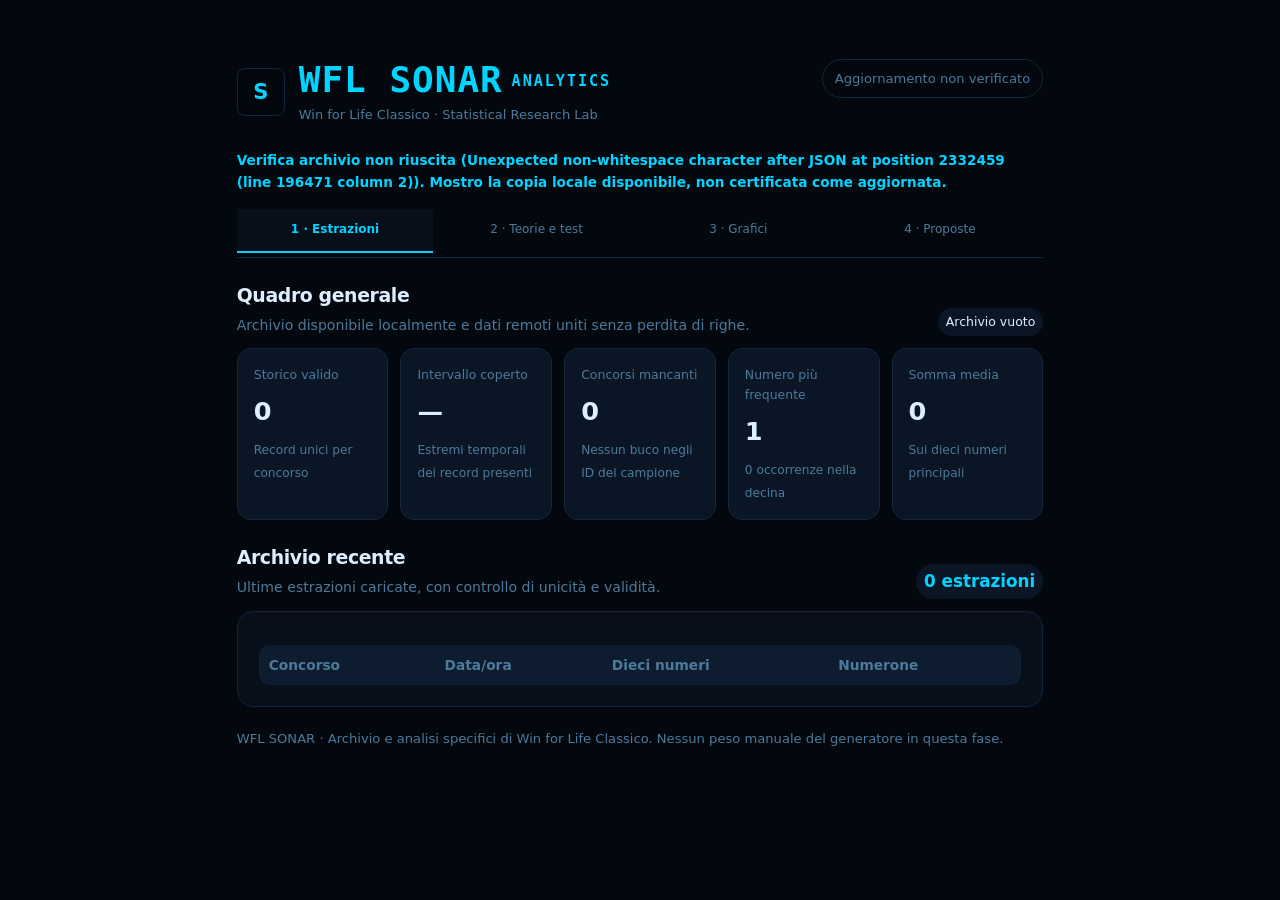
==== index.html @ f6c25f67 "Bust app cache for chart fallback" ====
<!doctype html>
<html lang="it"><head><meta charset="utf-8"><meta name="viewport" content="width=device-width,initial-scale=1"><meta name="theme-color" content="#0b1020"><title>WFL SONAR · Statistical Lab</title><link rel="manifest" href="manifest.json"><link rel="stylesheet" href="wfl-sonar-theme.css?v=20261012-2">
<style>
.wfl-shell{max-width:1500px;margin:auto;padding:clamp(14px,2.4vw,32px)}.wfl-top{display:flex;align-items:flex-start;justify-content:space-between;gap:18px;flex-wrap:wrap;margin:12px 0 24px}.wfl-brand{display:flex;align-items:center;gap:14px}.wfl-mark{display:grid;place-items:center;width:48px;height:48px;border-radius:8px;background:transparent;border:1px solid var(--border);color:var(--accent);font-weight:900;font-size:21px}.wfl-brand h1{font-size:clamp(1.5rem,3vw,2.25rem);margin:0}.wfl-brand p{color:var(--muted);margin:5px 0 0}.wfl-status{padding:8px 12px;border:1px solid var(--border);border-radius:999px;color:var(--muted);font-size:.82rem}.wfl-actions{display:flex;gap:8px;flex-wrap:wrap;margin-bottom:18px}.wfl-actions button,.wfl-actions label{border:1px solid var(--border);background:var(--surface-2);color:var(--text);padding:9px 13px;border-radius:10px;cursor:pointer;font:inherit;font-size:.9rem}.wfl-actions button.primary{background:var(--accent);border-color:var(--accent);color:#071321;font-weight:750}.wfl-section{margin:22px 0}.wfl-section-head{display:flex;justify-content:space-between;align-items:end;gap:12px;flex-wrap:wrap;margin-bottom:12px}.wfl-section-head h2{font-size:1.18rem;margin:0}.wfl-section-head p{color:var(--muted);font-size:.88rem;margin:4px 0 0}.wfl-statusline{font-size:.85rem;color:var(--muted);margin:10px 0}.wfl-fileinput{display:none}.wfl-lab-grid{display:grid;grid-template-columns:repeat(2,minmax(0,1fr));gap:14px}.wfl-card{background:var(--surface);border:1px solid var(--border);border-radius:16px;padding:clamp(14px,2vw,20px);min-width:0}.wfl-card h3{font-size:1rem;margin:0 0 8px}.wfl-card p.sub{font-size:.82rem;color:var(--muted);margin:0 0 12px}.wfl-regime-select{display:flex;gap:6px;flex-wrap:wrap}.wfl-regime-select button{background:var(--surface-2);border:1px solid var(--border);border-radius:9px;color:var(--text);padding:7px 11px}.wfl-regime-select button[aria-pressed=true]{border-color:var(--accent);color:var(--accent)}.wfl-metrics{display:grid;grid-template-columns:repeat(4,minmax(0,1fr));gap:12px}.wfl-overview-metrics{display:grid;grid-template-columns:repeat(5,minmax(0,1fr));gap:12px}.wfl-metric{padding:16px;border-radius:14px;background:var(--surface-2);border:1px solid var(--border);min-width:0}.wfl-metric span{display:block;color:var(--muted);font-size:.78rem}.wfl-metric strong{display:block;font-size:clamp(1.15rem,2vw,1.7rem);margin:6px 0;overflow-wrap:anywhere}.wfl-metric small{color:var(--muted);font-size:.76rem}.wfl-table-wrap{overflow:auto}.wfl-table{width:100%;border-collapse:collapse;font-size:.85rem}.wfl-table th,.wfl-table td{padding:9px 10px;border-bottom:1px solid var(--border);text-align:left;white-space:nowrap}.wfl-table th{color:var(--muted);font-weight:600}.wfl-pill{display:inline-block;padding:4px 8px;border-radius:999px;background:var(--surface-2);font-size:.78rem}.wfl-note{color:var(--muted);font-size:.82rem;line-height:1.5}.wfl-error{color:#ff8888}.wfl-success{color:#64d6b0}@media(max-width:1050px){.wfl-overview-metrics{grid-template-columns:repeat(3,minmax(0,1fr))}}@media(max-width:850px){.wfl-metrics,.wfl-lab-grid,.wfl-overview-metrics{grid-template-columns:repeat(2,minmax(0,1fr))}}@media(max-width:560px){.wfl-metrics,.wfl-lab-grid,.wfl-overview-metrics{grid-template-columns:1fr}.wfl-shell{padding:12px}.wfl-metric{padding:12px}.wfl-actions button,.wfl-actions label{flex:1;text-align:center}}
</style></head><body><main class="wfl-shell">
<header class="wfl-top"><div class="wfl-brand"><div class="wfl-mark">S</div><div><h1>WFL SONAR</h1><p>Win for Life Classico · Statistical Research Lab</p></div></div><div class="wfl-status" id="systemStatus">Inizializzazione archivio…</div></header>
<p class="wfl-statusline" id="dataStatus">Lo storico viene unito per numero di concorso: gli aggiornamenti non cancellano le estrazioni già archiviate.</p><nav class="wfl-tabs" role="tablist"><button class="wfl-tab" aria-selected="true" data-tab="draws">1 · Estrazioni</button><button class="wfl-tab" aria-selected="false" data-tab="theories">2 · Teorie e test</button><button class="wfl-tab" aria-selected="false" data-tab="charts">3 · Grafici</button><button class="wfl-tab" aria-selected="false" data-tab="generate">4 · Proposte</button></nav><div id="panel-draws" class="wfl-tab-panel" data-panel="draws">
<section class="wfl-section"><div class="wfl-section-head"><div><h2>Quadro generale</h2><p>Archivio disponibile localmente e dati remoti uniti senza perdita di righe.</p></div><span class="wfl-pill" id="historyRange">Intervallo non ancora caricato</span></div><div id="wflOverview" class="wfl-overview-metrics"></div></section>
<section class="wfl-section"><div class="wfl-section-head"><div><h2>Archivio recente</h2><p>Ultime estrazioni caricate, con controllo di unicità e validità.</p></div><span class="wfl-pill" id="drawCount">0 estrazioni</span></div><div id="recentHistory" class="wfl-card wfl-table-wrap"></div></section>
</div><div id="panel-charts" class="wfl-tab-panel" data-panel="charts" hidden><section class="wfl-section"><div class="wfl-section-head"><div><h2>SONAR Analytics</h2><p>Analisi limitate al 2026. Traiettorie, frequenze, distribuzioni e regimi; Numerone separato.</p></div><div class="wfl-regime-select" id="windowPicker" aria-label="Finestra analisi"><button data-window="10" aria-pressed="false">10</button><button data-window="20" aria-pressed="false">20</button><button data-window="50" aria-pressed="true">50</button><button data-window="100" aria-pressed="false">100</button><button data-window="all" aria-pressed="false">Tutto</button></div></div><div id="wflSonarDashboard"><div class="wfl-card">Caricamento grafici…</div></div></section>
</div><div id="panel-theories" class="wfl-tab-panel" data-panel="theories" hidden><section class="wfl-section"><div class="wfl-section-head"><div><h2>SONAR Research Cycle</h2><p>Confronto automatico con il caso e registro di risultati positivi e negativi.</p></div><span class="wfl-pill" id="researchStatus">In attesa dei dati</span></div><div id="researchPanel" class="wfl-lab-grid"></div><p class="wfl-note">Le analisi descrittive non dimostrano da sole un vantaggio predittivo. Una strategia non viene promossa sulla base di una singola finestra favorevole.</p></section>
</div><div id="panel-generate" class="wfl-tab-panel" data-panel="generate" hidden><section class="wfl-section"><div class="wfl-section-head"><div><h2>Generatore di proposte</h2><p>Combinazione esplorativa sullo storico caricato; Numerone separato.</p></div></div><div class="wfl-card"><div class="wfl-generator-controls"><label>Finestra <select id="generatorWindow"><option value="10">10</option><option value="20">20</option><option value="50" selected>50</option><option value="100">100</option></select></label><label>Pool <select id="generatorPool"><option value="12">12</option><option value="14" selected>14</option><option value="16">16</option><option value="20">20</option></select></label><button class="primary" id="generateNumbers">Genera proposta</button><button id="copyProposal">Copia</button></div><div id="generatorResult"><p class="wfl-note">Premi “Genera proposta”.</p></div></div><div class="wfl-card" style="margin-top:12px"><p>La proposta usa segnali esplorativi, non probabilità reali. Va valutata con backtest walk-forward e benchmark casuali.</p></div></section></div><footer class="wfl-note">WFL SONAR · Archivio e analisi specifici di Win for Life Classico. Nessun peso manuale del generatore in questa fase.</footer></main>
<script src="wfl-sonar-dashboard.js?v=20261012-7"></script><script src="wfl-sonar-engine.js"></script><script src="wfl-sonar-app.js?v=20261012-7"></script><script>if("serviceWorker" in navigator){window.addEventListener("load",()=>navigator.serviceWorker.register("service-worker.js").catch(()=>{}));}</script></body></html>
---- wfl-sonar-theme.css ----
/* WFL SONAR — visual refresh inspired by the VinciCasa Lab dashboard */
:root {
  color-scheme: dark;
  --bg: #03080f;
  --surface: #070f1a;
  --surface-2: #0a1625;
  --surface-3: #0d1c2e;
  --text: #ddeeff;
  --muted: #4d7a9a;
  --accent: #00d4ff;
  --accent-2: #9d7fff;
  --gold: #f0c040;
  --red: #ff4566;
  --border: #12263d;
  --radius: 8px;
  --shadow: none;
}
* { box-sizing: border-box; }
html { scroll-behavior: smooth; background: var(--bg); }
body {
  width: 100%; max-width: 900px; margin: 0 auto;
  padding: 16px;
  color: var(--text);
  background: var(--bg);
  font: 14px/1.6 system-ui, -apple-system, BlinkMacSystemFont, "Segoe UI", sans-serif;
}
h1 { font-size: clamp(1.7rem, 3.2vw, 2.65rem); line-height: 1.15; letter-spacing: -.04em; color: var(--text); margin: 0 0 1.2rem; }
h1::after { content: " ANALYTICS"; display: inline-block; margin-left: .55rem; color: var(--accent); font-size: .42em; letter-spacing: .13em; vertical-align: middle; }
h2,h3,h4 { color: var(--text); letter-spacing: -.02em; }
h3 { font-size: 1.12rem; margin: 0 0 1rem; }
p { line-height: 1.6; }
.small, code { color: var(--muted); }
.section {
  min-width: 0; margin: 16px 0; padding: clamp(16px, 2vw, 25px);
  border: 1px solid var(--border); border-radius: var(--radius);
  background: linear-gradient(145deg, rgba(23,35,58,.97), rgba(16,25,43,.97));
  box-shadow: var(--shadow);
}
.section:first-of-type { background: linear-gradient(130deg, rgba(23,48,65,.98), rgba(17,26,46,.98) 68%); }
button, .btn {
  appearance: none; margin: 4px 5px 4px 0; padding: 10px 15px;
  color: #061a19; background: var(--accent); border: 1px solid transparent;
  border-radius: 11px; font: inherit; font-weight: 700; cursor: pointer;
  transition: transform .16s ease, filter .16s ease, border-color .16s ease;
}
button:hover, .btn:hover { filter: brightness(1.08); transform: translateY(-1px); }
button:focus-visible, input:focus-visible, textarea:focus-visible { outline: 2px solid var(--accent-2); outline-offset: 3px; }
#diagnosticBtn { background: var(--gold) !important; color: #211800 !important; }
#crossDiagnosticBtn { background: var(--accent-2) !important; color: #061726 !important; }
#updateDataBtn, #saveBtn { background: var(--surface-3); color: var(--text); border-color: var(--border); }
input:not([type="range"]):not([type="checkbox"]), textarea, select {
  max-width: 100%; padding: 10px 12px; border: 1px solid var(--border);
  border-radius: 10px; background: #0a1222; color: var(--text); font: inherit;
}
input[type="range"] { width: min(100%, 240px); accent-color: var(--accent); vertical-align: middle; }
input[type="checkbox"] { accent-color: var(--accent); }
label { display: inline-block; margin: 5px 12px 5px 0; color: var(--text); }
textarea { width: 100%; min-height: 130px; padding: 13px; font-family: ui-monospace, SFMono-Regular, Menlo, monospace; }
.numbers { display: inline-flex; flex-wrap: wrap; gap: 7px; margin: 7px 0; color: var(--gold); font-size: clamp(1.1rem, 2.2vw, 1.55rem); letter-spacing: .02em; }
#combination, #numeroneOut { color: var(--gold); font-weight: 800; }
#dataStatus { color: var(--accent); font-weight: 650; }
#drawCount { color: var(--accent); font-size: 1.2em; font-weight: 800; }
#lastDrawInfo { color: var(--muted); }
table { width: 100%; border-collapse: separate; border-spacing: 0; margin-top: 12px; overflow: hidden; border: 1px solid var(--border); border-radius: 12px; }
th, td { padding: 10px 12px; border: 0; border-bottom: 1px solid var(--border); text-align: center; font-size: .86rem; }
th { background: var(--surface-3); color: var(--accent-2); font-weight: 750; }
td { background: rgba(9,17,31,.34); }
tr:last-child td { border-bottom: 0; }
.diagnostic-grid { display: grid; grid-template-columns: minmax(0,1.2fr) minmax(260px,.8fr); gap: 14px; }
.diagnostic-item { min-width: 0; padding: 16px; border: 1px solid var(--border); border-radius: 14px; background: rgba(7,15,29,.42); }
.diagnostic-item h4 { margin: 0 0 12px; }
#todayDraws > div { margin-bottom: 12px !important; padding: 14px !important; background: rgba(7,15,29,.45) !important; border: 1px solid var(--border); border-radius: 14px !important; }
#todayDraws .rank { color: var(--muted); font-size: .75rem; }
#historyTable { max-width: 100%; overflow-x: auto; border-radius: 12px; }
#heatmapContainer { max-width: 100%; overflow-x: auto; }
.heatmap-cell { min-width: 30px; height: 32px; border-radius: 7px; }
.strength-bar { height: 8px; background: var(--accent); border-radius: 20px; }
.strength-bar.yellow { background: var(--gold); }
.strength-bar.red { background: var(--red); }
.hidden { display: none !important; }
#backtestLog { margin-top: 14px; overflow-x: auto; }
#suggestedWeights { margin-top: 12px; padding: 10px 12px; background: rgba(53,208,160,.07); border-radius: 10px; }
@media (min-width: 980px) {
  body > .section:first-of-type { display: block; }
  #todayDraws { display: grid; grid-template-columns: repeat(auto-fit, minmax(280px, 1fr)); gap: 12px; }
}
@media (max-width: 700px) {
  body { padding: 12px; font-size: 14px; }
  .section { padding: 15px; margin: 12px 0; border-radius: 15px; }
  .diagnostic-grid { grid-template-columns: minmax(0,1fr); }
  th, td { padding: 8px 9px; font-size: .78rem; white-space: nowrap; }
  button, .btn { padding: 10px 12px; }
  #todayDraws > div { overflow-x: auto; }
  h1::after { display: block; margin: 8px 0 0; }
}
@media (prefers-reduced-motion: reduce) {
  *, *::before, *::after { scroll-behavior: auto !important; transition: none !important; }
}

/* WFL SONAR analytics dashboard — independent, read-only charts */
.wfl-analytics-heading { display:flex; align-items:flex-start; justify-content:space-between; gap:16px; flex-wrap:wrap; margin-bottom:16px; }
.wfl-analytics-heading h2 { margin:0; font-size:clamp(1.25rem,2vw,1.7rem); }
.wfl-eyebrow { margin:0 0 5px; color:var(--accent); font-size:.72rem; font-weight:800; letter-spacing:.15em; }
#wflAnalyticsMeta { margin:4px 0 0; text-align:right; }
.wfl-kpi-grid { display:grid; grid-template-columns:repeat(4,minmax(0,1fr)); gap:12px; margin:16px 0; }
.wfl-kpi-card { min-width:0; display:flex; flex-direction:column; gap:7px; padding:16px; border:1px solid var(--border); border-radius:15px; background:linear-gradient(145deg,rgba(32,46,71,.72),rgba(9,17,31,.45)); }
.wfl-kpi-label { color:var(--muted); font-size:.78rem; font-weight:700; letter-spacing:.03em; }
.wfl-kpi-value { color:var(--accent); font-size:clamp(1.05rem,1.8vw,1.55rem); line-height:1.25; overflow-wrap:anywhere; }
.wfl-kpi-detail { color:var(--muted); font-size:.78rem; line-height:1.45; }
.wfl-chart-grid { display:grid; grid-template-columns:minmax(0,1fr); gap:14px; margin-top:14px; }
.wfl-chart-card,.wfl-regime-card { min-width:0; padding:16px; border:1px solid var(--border); border-radius:15px; background:rgba(7,15,29,.38); }
.wfl-card-heading h3 { margin:0 0 5px; }
.wfl-card-heading p { margin:0 0 12px; color:var(--muted); font-size:.82rem; }
.wfl-chart-svg { display:block; width:100%; height:auto; overflow:visible; }
.wfl-grid-line { stroke:rgba(150,180,220,.14); stroke-width:1; }
.wfl-axis-label { fill:var(--muted); font-size:11px; }
.wfl-expected-line { stroke:var(--gold); stroke-width:1.5; stroke-dasharray:6 5; }
.wfl-expected-label { fill:var(--gold); font-size:11px; }
.wfl-frequency-bar { fill:var(--accent-2); opacity:.88; }
.wfl-sum-line { fill:none; stroke:var(--accent); stroke-width:2.3; stroke-linejoin:round; stroke-linecap:round; }
.wfl-moving-line { fill:none; stroke:var(--accent-2); stroke-width:2; stroke-dasharray:5 4; stroke-linejoin:round; }
.wfl-chart-legend { display:flex; gap:16px; flex-wrap:wrap; color:var(--muted); font-size:.78rem; margin-top:8px; }
.wfl-chart-legend span { display:inline-flex; align-items:center; gap:7px; }
.wfl-legend-dot { display:inline-block; width:9px; height:9px; border-radius:50%; }
.wfl-legend-sum { background:var(--accent); }
.wfl-legend-average { background:var(--accent-2); }
.wfl-legend-expected { background:var(--gold); }
.wfl-regime-card { margin-top:14px; }
.wfl-regime-summary { display:flex; align-items:center; flex-wrap:wrap; gap:12px; margin:14px 0 7px; color:var(--muted); font-size:.82rem; }
.wfl-regime-summary strong { color:var(--text); }
.wfl-regime-summary b { color:var(--accent-2); }
.wfl-table-scroll { max-width:100%; overflow-x:auto; margin-bottom:12px; border-radius:10px; }
.wfl-heatmap { min-width:780px; margin-top:0; border-spacing:2px; border:0; background:transparent; }
.wfl-heatmap th,.wfl-heatmap td { min-width:30px; padding:7px 5px; border-radius:5px; white-space:nowrap; }
.wfl-heatmap td { font-weight:750; color:var(--text); }
.wfl-analytics-disclaimer { margin:16px 0 0; padding:11px 13px; border-left:3px solid var(--gold); border-radius:0 8px 8px 0; background:rgba(245,201,103,.06); color:var(--muted); font-size:.8rem; }
@media (max-width:900px) { .wfl-kpi-grid { grid-template-columns:repeat(2,minmax(0,1fr)); } }
@media (max-width:520px) {
  .wfl-kpi-grid { grid-template-columns:minmax(0,1fr); }
  .wfl-kpi-card { padding:13px; }
  .wfl-chart-card,.wfl-regime-card { padding:12px; }
  #wflAnalyticsMeta { text-align:left; }
  .wfl-chart-svg { min-width:620px; }
  .wfl-chart-card { overflow-x:auto; }
}


/* Statistical dashboard */
#wflSonarDashboard { display:grid; gap:1rem; margin:1rem 0 1.5rem; }
.wfl-kpi-grid { display:grid; grid-template-columns:repeat(4,minmax(0,1fr)); gap:.8rem; }
.wfl-kpi,.wfl-panel,.wfl-regime-card { min-width:0; border:1px solid var(--border); border-radius:14px; background:linear-gradient(145deg,var(--surface),var(--surface-2)); padding:1rem; box-shadow:0 8px 24px rgba(0,0,0,.14); }
.wfl-kpi { display:flex; flex-direction:column; gap:.45rem; }
.wfl-kpi>span { color:var(--muted); font-size:.82rem; }
.wfl-kpi>strong { color:var(--accent); font-size:clamp(1.35rem,2.2vw,2rem); line-height:1.2; overflow-wrap:anywhere; }
.wfl-kpi>strong.wfl-kpi-date { font-size:1rem; color:var(--text); }
.wfl-kpi>small { color:var(--muted); font-size:.78rem; line-height:1.4; }
.wfl-chart-grid { display:grid; grid-template-columns:repeat(2,minmax(0,1fr)); gap:1rem; }
.wfl-panel h3 { margin:.1rem 0 .5rem; color:var(--text); }
.wfl-chart-note { margin:.6rem 0 0; color:var(--muted); font-size:.78rem; line-height:1.5; }
.wfl-chart-scroll { overflow-x:auto; padding-bottom:.2rem; }
.wfl-bars { min-width:480px; height:205px; display:grid; grid-template-columns:repeat(20,minmax(14px,1fr)); gap:.3rem; align-items:stretch; }
.wfl-bar-col { display:flex; flex-direction:column; align-items:center; justify-content:flex-end; gap:.3rem; min-width:0; }
.wfl-bar-value,.wfl-bar-label { font-size:.68rem; color:var(--muted); }
.wfl-bar-track { height:155px; width:100%; position:relative; display:flex; align-items:flex-end; background:rgba(130,160,200,.08); border-radius:5px 5px 2px 2px; overflow:hidden; }
.wfl-bar-fill { display:block; width:100%; min-height:2px; background:linear-gradient(180deg,var(--accent-2),var(--accent)); border-radius:4px 4px 0 0; }
.wfl-bar-expected { position:absolute; left:-2px; right:-2px; border-top:2px dashed var(--gold); pointer-events:none; }
.wfl-svg-wrap { width:100%; }
.wfl-svg-wrap svg { display:block; width:100%; height:auto; overflow:visible; }
.wfl-regime-grid { display:grid; grid-template-columns:repeat(2,minmax(0,1fr)); gap:.8rem; }
.wfl-regime-head { display:flex; flex-wrap:wrap; justify-content:space-between; gap:.4rem; margin-bottom:.7rem; }
.wfl-regime-head span { color:var(--muted); font-size:.78rem; }
.wfl-heatmap { display:grid; grid-template-columns:repeat(10,minmax(0,1fr)); gap:.3rem; }
.wfl-heat-cell { min-width:0; display:flex; flex-direction:column; align-items:center; justify-content:center; gap:.1rem; padding:.35rem .1rem; border:1px solid var(--border); border-radius:6px; background:rgba(53,208,160,var(--heat,.2)); }
.wfl-heat-cell span { font-size:.76rem; font-weight:700; color:var(--text); }
.wfl-heat-cell small { font-size:.65rem; color:var(--text); opacity:.82; }
.wfl-empty { padding:1rem; color:var(--muted); border:1px dashed var(--border); border-radius:10px; }
.wfl-disclaimer { margin:0; color:var(--muted); font-size:.78rem; line-height:1.5; }
@media (max-width:800px) { .wfl-kpi-grid { grid-template-columns:repeat(2,minmax(0,1fr)); } .wfl-chart-grid { grid-template-columns:1fr; } }
@media (max-width:480px) { .wfl-kpi-grid,.wfl-regime-grid { grid-template-columns:1fr; } .wfl-kpi { padding:.85rem; } .wfl-panel { padding:.8rem; } .wfl-heatmap { gap:.2rem; } .wfl-heat-cell { padding:.28rem 0; } }

.wfl-tabs{display:grid;grid-template-columns:repeat(4,minmax(0,1fr));gap:6px;margin:12px 0 8px;position:sticky;top:0;z-index:5;padding:7px 0;background:var(--bg)}
.wfl-tab{border:1px solid var(--border);border-radius:10px;padding:10px 5px;background:var(--surface);color:var(--muted);font:inherit;font-weight:750;cursor:pointer}
.wfl-tab[aria-selected=true]{background:var(--accent);border-color:var(--accent);color:#061a19}.wfl-tab-panel[hidden]{display:none!important}
.wfl-generator-controls{display:flex;gap:10px;align-items:center;flex-wrap:wrap}.wfl-generator-controls label{display:flex;align-items:center;gap:6px;color:var(--muted);font-size:.85rem}.wfl-generator-controls select{background:var(--surface-2);color:var(--text);border:1px solid var(--border);border-radius:8px;padding:8px}
.wfl-proposed-numbers{display:flex;gap:8px;flex-wrap:wrap;margin:15px 0}.wfl-ball{width:40px;height:40px;display:grid;place-items:center;border-radius:50%;background:var(--surface-2);border:1px solid var(--accent);color:var(--text);font-weight:800}.wfl-ball.gold{border-color:var(--gold);color:var(--gold)}
@media(max-width:600px){.wfl-tabs{gap:4px}.wfl-tab{font-size:.74rem;padding:10px 2px}.wfl-generator-controls label{width:100%}}

/* Shared SONAR palette: match SuperEnalotto and VinciCasa dark laboratory */
.wfl-shell{max-width:900px;padding:0 16px}
.wfl-brand h1{font-family:monospace;font-size:20px;letter-spacing:1px;color:var(--accent);margin:0}
.wfl-brand p{font-size:13px}
.wfl-mark{background:transparent;border:1px solid var(--border);color:var(--accent);border-radius:8px}
.wfl-card,.wfl-metric{border-radius:8px;box-shadow:none}
.wfl-card{background:var(--surface);border-color:var(--border)}
.wfl-metric{background:var(--surface-2);border-color:var(--border)}
.wfl-tabs{display:flex;justify-content:space-between;gap:0;border-bottom:1px solid var(--border);position:sticky;top:0;background:var(--bg);padding:0;z-index:5}
.wfl-tab{flex:1;background:transparent;color:var(--muted);border:0;border-bottom:2px solid transparent;border-radius:0;padding:11px 4px;font-size:12px;font-weight:400}
.wfl-tab[aria-selected=true]{background:var(--surface);color:var(--accent);border-bottom:2px solid var(--accent);font-weight:700}
.wfl-actions button,.wfl-actions label{background:var(--surface);color:var(--text);border-color:var(--border);border-radius:6px}
.wfl-actions button.primary,.wfl-generator-controls button.primary{background:var(--accent);color:var(--bg);border-color:var(--accent)}
.wfl-generator-controls button,.wfl-generator-controls label{border-radius:6px}
.wfl-ball{background:rgba(0,212,255,.08);border-color:var(--accent);color:var(--accent);font-family:monospace}
.wfl-ball.gold{background:rgba(240,192,64,.08);border-color:#f0c040;color:#f0c040}
.wfl-proposed-numbers{gap:7px}
.wfl-status{border-radius:6px}
.wfl-overview-metrics{gap:8px}
@media(max-width:600px){.wfl-shell{padding:0 12px}.wfl-tabs{gap:0}.wfl-tab{font-size:11px;padding:11px 2px}.wfl-card{padding:12px}}

/* Overrides the original inline tab rules: SONAR uses underline navigation, not colored pills */
nav.wfl-tabs button.wfl-tab{background:transparent!important;color:var(--muted)!important;border:0!important;border-bottom:2px solid transparent!important;border-radius:0!important;box-shadow:none!important;transform:none!important;font-weight:400!important}
nav.wfl-tabs button.wfl-tab[aria-selected=true]{background:var(--surface)!important;color:var(--accent)!important;border-bottom:2px solid var(--accent)!important;font-weight:700!important}
nav.wfl-tabs button.wfl-tab:hover{filter:none!important;color:var(--accent)!important}
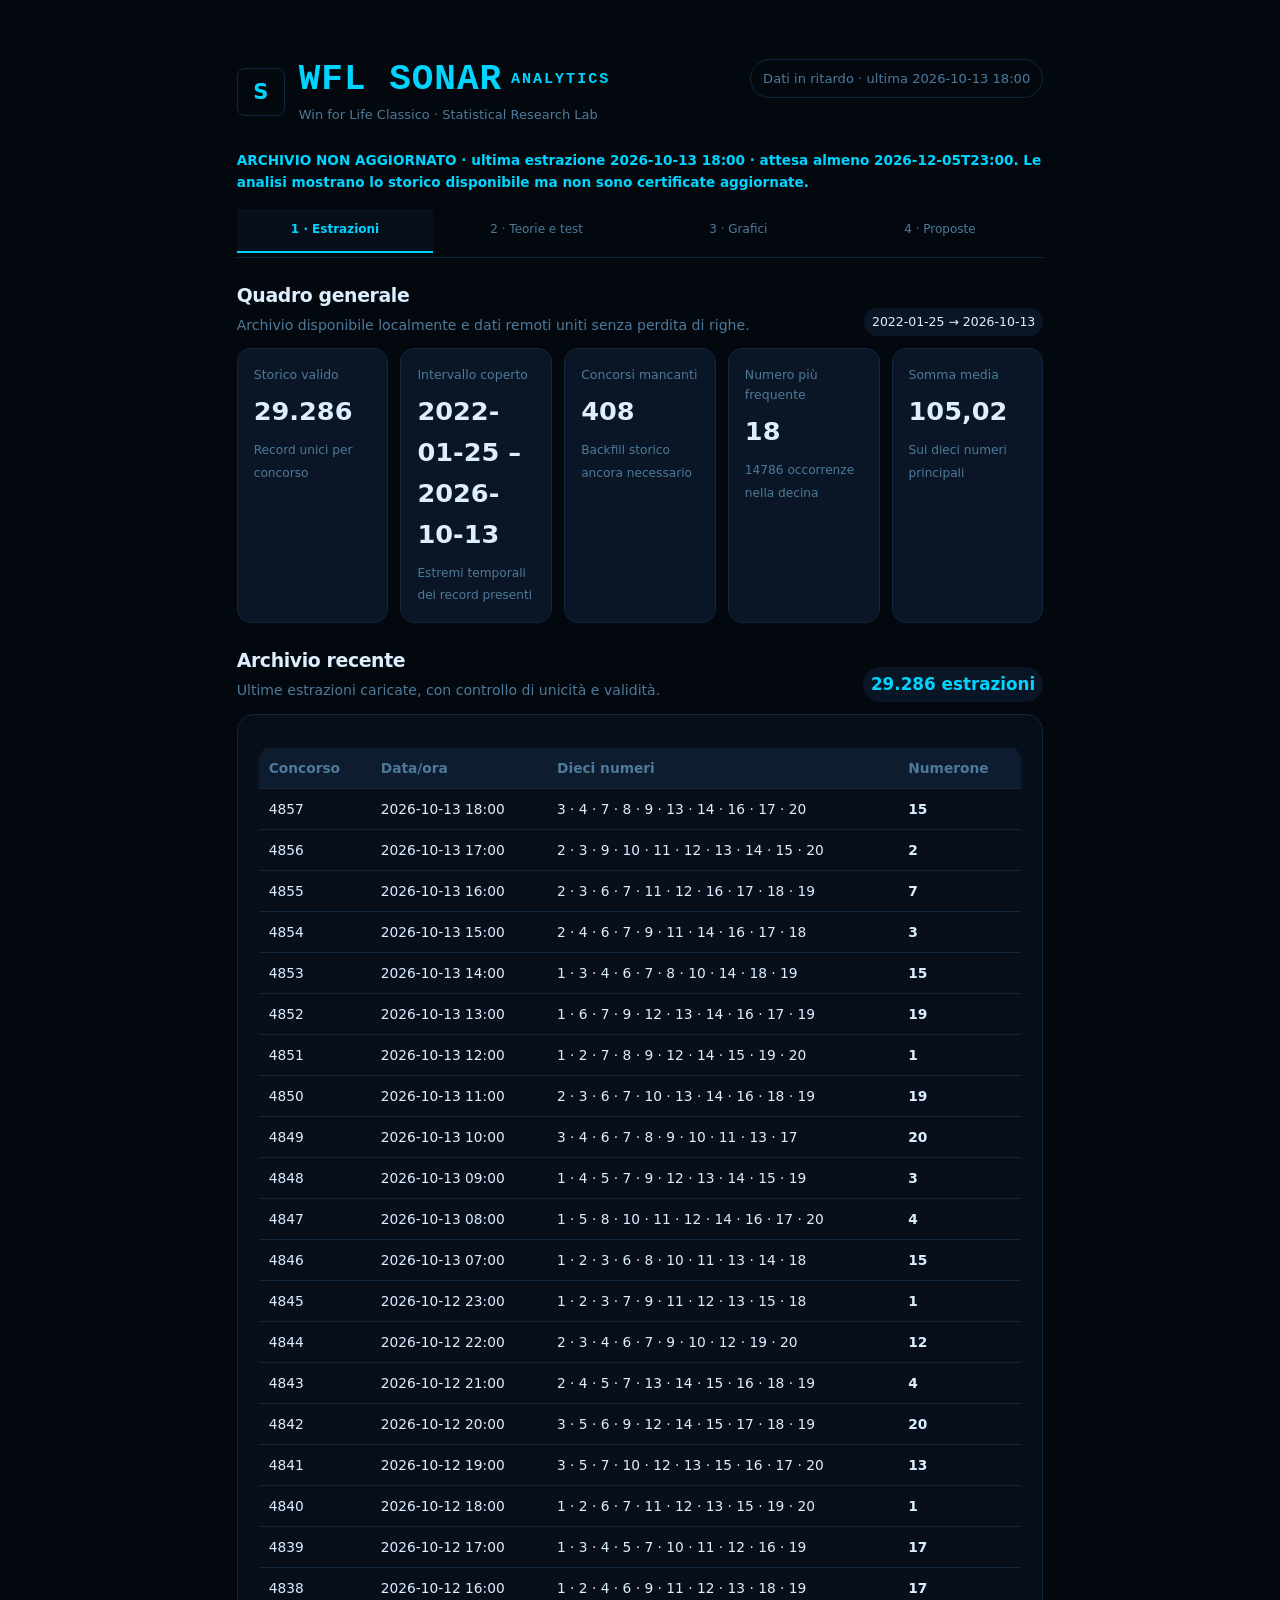
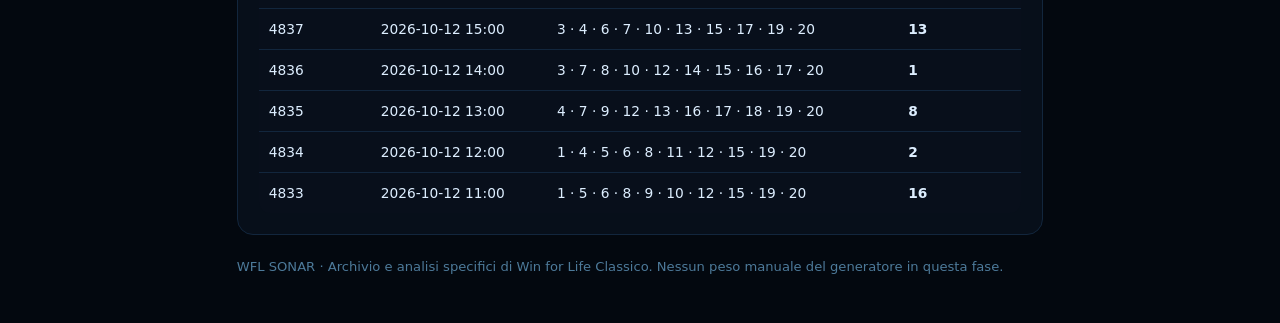
==== commit 5ffee26e: "Set WFL generator experimental default and clarify evidence limits" ====
--- a/index.html
+++ b/index.html
@@ -7,7 +7,7 @@
 <p class="wfl-statusline" id="dataStatus">Lo storico viene unito per numero di concorso: gli aggiornamenti non cancellano le estrazioni già archiviate.</p><nav class="wfl-tabs" role="tablist"><button class="wfl-tab" aria-selected="true" data-tab="draws">1 · Estrazioni</button><button class="wfl-tab" aria-selected="false" data-tab="theories">2 · Teorie e test</button><button class="wfl-tab" aria-selected="false" data-tab="charts">3 · Grafici</button><button class="wfl-tab" aria-selected="false" data-tab="generate">4 · Proposte</button></nav><div id="panel-draws" class="wfl-tab-panel" data-panel="draws">
 <section class="wfl-section"><div class="wfl-section-head"><div><h2>Quadro generale</h2><p>Archivio disponibile localmente e dati remoti uniti senza perdita di righe.</p></div><span class="wfl-pill" id="historyRange">Intervallo non ancora caricato</span></div><div id="wflOverview" class="wfl-overview-metrics"></div></section>
 <section class="wfl-section"><div class="wfl-section-head"><div><h2>Archivio recente</h2><p>Ultime estrazioni caricate, con controllo di unicità e validità.</p></div><span class="wfl-pill" id="drawCount">0 estrazioni</span></div><div id="recentHistory" class="wfl-card wfl-table-wrap"></div></section>
-</div><div id="panel-charts" class="wfl-tab-panel" data-panel="charts" hidden><section class="wfl-section"><div class="wfl-section-head"><div><h2>SONAR Analytics</h2><p>Analisi limitate al 2026. Traiettorie, frequenze, distribuzioni e regimi; Numerone separato.</p></div><div class="wfl-regime-select" id="windowPicker" aria-label="Finestra analisi"><button data-window="10" aria-pressed="false">10</button><button data-window="20" aria-pressed="false">20</button><button data-window="50" aria-pressed="true">50</button><button data-window="100" aria-pressed="false">100</button><button data-window="all" aria-pressed="false">Tutto</button></div></div><div id="wflSonarDashboard"><div class="wfl-card">Caricamento grafici…</div></div></section>
+</div><div id="panel-charts" class="wfl-tab-panel" data-panel="charts" hidden><section class="wfl-section"><div class="wfl-section-head"><div><h2>Grafici SONAR</h2><p>Analisi limitate al 2026. Traiettorie, frequenze, distribuzioni e regimi; Numerone separato.</p></div></div><div id="wflSonarDashboard"><div class="wfl-card">Caricamento grafici…</div></div></section>
 </div><div id="panel-theories" class="wfl-tab-panel" data-panel="theories" hidden><section class="wfl-section"><div class="wfl-section-head"><div><h2>SONAR Research Cycle</h2><p>Confronto automatico con il caso e registro di risultati positivi e negativi.</p></div><span class="wfl-pill" id="researchStatus">In attesa dei dati</span></div><div id="researchPanel" class="wfl-lab-grid"></div><p class="wfl-note">Le analisi descrittive non dimostrano da sole un vantaggio predittivo. Una strategia non viene promossa sulla base di una singola finestra favorevole.</p></section>
-</div><div id="panel-generate" class="wfl-tab-panel" data-panel="generate" hidden><section class="wfl-section"><div class="wfl-section-head"><div><h2>Generatore di proposte</h2><p>Combinazione esplorativa sullo storico caricato; Numerone separato.</p></div></div><div class="wfl-card"><div class="wfl-generator-controls"><label>Finestra <select id="generatorWindow"><option value="10">10</option><option value="20">20</option><option value="50" selected>50</option><option value="100">100</option></select></label><label>Pool <select id="generatorPool"><option value="12">12</option><option value="14" selected>14</option><option value="16">16</option><option value="20">20</option></select></label><button class="primary" id="generateNumbers">Genera proposta</button><button id="copyProposal">Copia</button></div><div id="generatorResult"><p class="wfl-note">Premi “Genera proposta”.</p></div></div><div class="wfl-card" style="margin-top:12px"><p>La proposta usa segnali esplorativi, non probabilità reali. Va valutata con backtest walk-forward e benchmark casuali.</p></div></section></div><footer class="wfl-note">WFL SONAR · Archivio e analisi specifici di Win for Life Classico. Nessun peso manuale del generatore in questa fase.</footer></main>
-<script src="wfl-sonar-dashboard.js?v=20261012-7"></script><script src="wfl-sonar-engine.js"></script><script src="wfl-sonar-app.js?v=20261012-7"></script><script>if("serviceWorker" in navigator){window.addEventListener("load",()=>navigator.serviceWorker.register("service-worker.js").catch(()=>{}));}</script></body></html>+</div><div id="panel-generate" class="wfl-tab-panel" data-panel="generate" hidden><section class="wfl-section"><div class="wfl-section-head"><div><h2>Generatore di proposte</h2><p>Combinazione esplorativa sullo storico caricato; Numerone separato.</p></div></div><div class="wfl-card"><div class="wfl-generator-controls"><label>Finestra <select id="generatorWindow"><option value="10" selected>10</option><option value="20">20</option><option value="50">50</option><option value="100">100</option></select></label><label>Pool <select id="generatorPool"><option value="12">12</option><option value="14" selected>14</option><option value="16">16</option><option value="20">20</option></select></label><button class="primary" id="generateNumbers">Genera proposta</button><button id="copyProposal">Copia</button></div><div id="generatorResult"><p class="wfl-note">Premi “Genera proposta”.</p></div></div><div class="wfl-card" style="margin-top:12px"><p>Preset sperimentale predefinito: finestra 10, pool 14. È la configurazione più coerente tra sviluppo e holdout nei test esplorativi attuali, ma non ha dimostrato un vantaggio statisticamente affidabile rispetto al caso. Le frequenze e i ritardi descrivono lo storico: non aumentano da soli la probabilità matematica di un’estrazione.</p></div></section></div><footer class="wfl-note">WFL SONAR · Archivio e analisi specifici di Win for Life Classico. Nessun peso manuale del generatore in questa fase.</footer></main>
+<script src="wfl-sonar-dashboard.js?v=20261012-8"></script><script src="wfl-sonar-engine.js"></script><script src="wfl-sonar-app.js?v=20261012-8"></script><script>if("serviceWorker" in navigator){window.addEventListener("load",()=>navigator.serviceWorker.register("service-worker.js").catch(()=>{}));}</script></body></html>
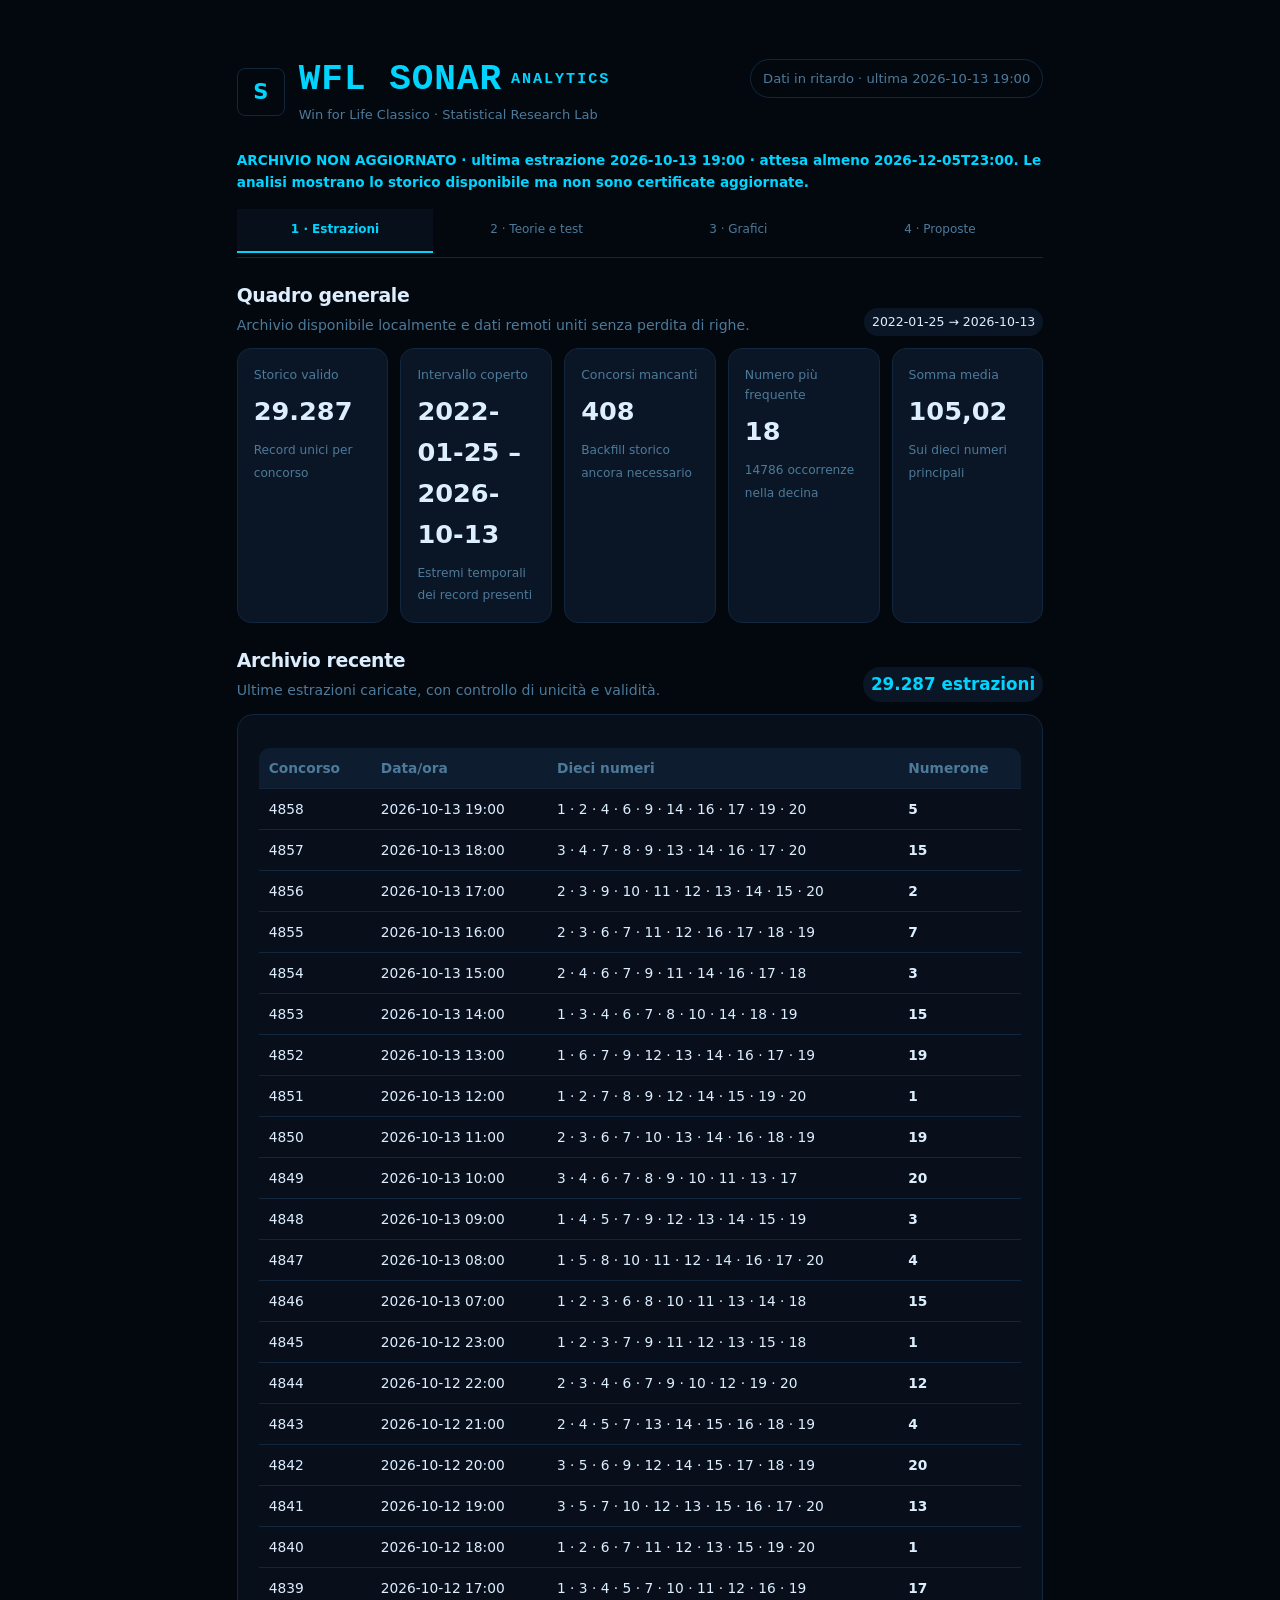
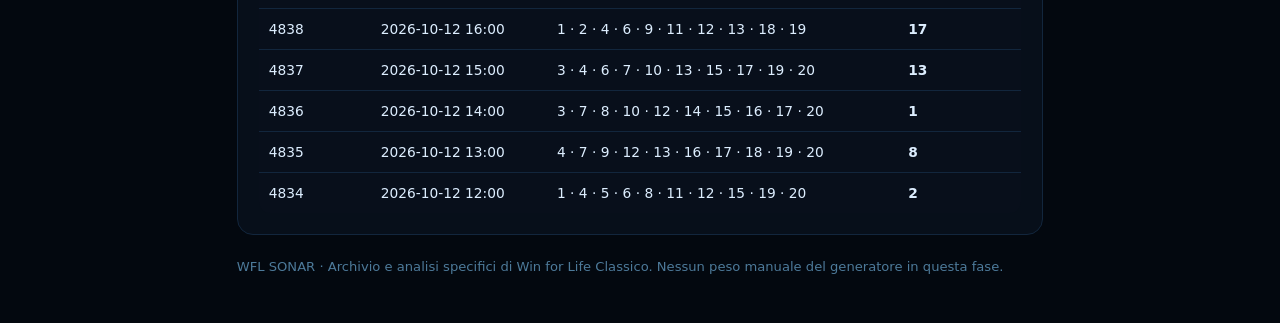
==== commit 38387259: "Document promoted hourly champion and current promotion policy" ====
--- a/index.html
+++ b/index.html
@@ -8,6 +8,6 @@
 <section class="wfl-section"><div class="wfl-section-head"><div><h2>Quadro generale</h2><p>Archivio disponibile localmente e dati remoti uniti senza perdita di righe.</p></div><span class="wfl-pill" id="historyRange">Intervallo non ancora caricato</span></div><div id="wflOverview" class="wfl-overview-metrics"></div></section>
 <section class="wfl-section"><div class="wfl-section-head"><div><h2>Archivio recente</h2><p>Ultime estrazioni caricate, con controllo di unicità e validità.</p></div><span class="wfl-pill" id="drawCount">0 estrazioni</span></div><div id="recentHistory" class="wfl-card wfl-table-wrap"></div></section>
 </div><div id="panel-charts" class="wfl-tab-panel" data-panel="charts" hidden><section class="wfl-section"><div class="wfl-section-head"><div><h2>Grafici SONAR</h2><p>Analisi limitate al 2026. Traiettorie, frequenze, distribuzioni e regimi; Numerone separato.</p></div></div><div id="wflSonarDashboard"><div class="wfl-card">Caricamento grafici…</div></div></section>
-</div><div id="panel-theories" class="wfl-tab-panel" data-panel="theories" hidden><section class="wfl-section"><div class="wfl-section-head"><div><h2>SONAR Research Cycle</h2><p>Confronto automatico con il caso e registro di risultati positivi e negativi.</p></div><span class="wfl-pill" id="researchStatus">In attesa dei dati</span></div><div id="researchPanel" class="wfl-lab-grid"></div><p class="wfl-note">Le analisi descrittive non dimostrano da sole un vantaggio predittivo. Una strategia non viene promossa sulla base di una singola finestra favorevole.</p></section>
-</div><div id="panel-generate" class="wfl-tab-panel" data-panel="generate" hidden><section class="wfl-section"><div class="wfl-section-head"><div><h2>Generatore di proposte</h2><p>Combinazione esplorativa sullo storico caricato; Numerone separato.</p></div></div><div class="wfl-card"><div class="wfl-generator-controls"><label>Finestra <select id="generatorWindow"><option value="10" selected>10</option><option value="20">20</option><option value="50">50</option><option value="100">100</option></select></label><label>Pool <select id="generatorPool"><option value="12">12</option><option value="14" selected>14</option><option value="16">16</option><option value="20">20</option></select></label><button class="primary" id="generateNumbers">Genera proposta</button><button id="copyProposal">Copia</button></div><div id="generatorResult"><p class="wfl-note">Premi “Genera proposta”.</p></div></div><div class="wfl-card" style="margin-top:12px"><p>Preset sperimentale predefinito: finestra 10, pool 14. È la configurazione più coerente tra sviluppo e holdout nei test esplorativi attuali, ma non ha dimostrato un vantaggio statisticamente affidabile rispetto al caso. Le frequenze e i ritardi descrivono lo storico: non aumentano da soli la probabilità matematica di un’estrazione.</p></div></section></div><footer class="wfl-note">WFL SONAR · Archivio e analisi specifici di Win for Life Classico. Nessun peso manuale del generatore in questa fase.</footer></main>
-<script src="wfl-sonar-dashboard.js?v=20261012-8"></script><script src="wfl-sonar-engine.js"></script><script src="wfl-sonar-app.js?v=20261012-8"></script><script>if("serviceWorker" in navigator){window.addEventListener("load",()=>navigator.serviceWorker.register("service-worker.js").catch(()=>{}));}</script></body></html>+</div><div id="panel-theories" class="wfl-tab-panel" data-panel="theories" hidden><section class="wfl-section"><div class="wfl-section-head"><div><h2>SONAR Research Cycle</h2><p>Confronto automatico con il caso e registro di risultati positivi e negativi.</p></div><span class="wfl-pill" id="researchStatus">In attesa dei dati</span></div><div id="researchPanel" class="wfl-lab-grid"></div><p class="wfl-note">Il motore viene aggiornato quando una regola migliora il risultato fuori campione rispetto al motore attivo, anche di poco. Il registro conserva anche l’incertezza e i risultati negativi: un miglioramento osservato non è una garanzia futura.</p></section>
+</div><div id="panel-generate" class="wfl-tab-panel" data-panel="generate" hidden><section class="wfl-section"><div class="wfl-section-head"><div><h2>Generatore di proposte</h2><p>Combinazione esplorativa sullo storico caricato; Numerone separato.</p></div></div><div class="wfl-card"><div class="wfl-generator-controls"><span class="wfl-pill">Motore attivo: frequenza delle ultime 200 estrazioni dello stesso orario</span><button class="primary" id="generateNumbers">Genera proposta</button><button id="copyProposal">Copia</button></div><div id="generatorResult"><p class="wfl-note">Premi “Genera proposta”.</p></div></div><div class="wfl-card" style="margin-top:12px"><p>Nuovo motore sperimentale: seleziona i 10 numeri con frequenza più alta tra le ultime 200 estrazioni dello stesso orario previsto. Nel walk-forward esplorativo ha superato il precedente motore sia nello sviluppo sia nell’holdout, ma il vantaggio non è statisticamente dimostrato e non garantisce risultati futuri. Il Numerone resta analizzato separatamente.</p></div></section></div><footer class="wfl-note">WFL SONAR · Archivio e analisi specifici di Win for Life Classico. Nessun peso manuale del generatore in questa fase.</footer></main>
+<script src="wfl-sonar-dashboard.js?v=20261012-8"></script><script src="wfl-sonar-engine.js?v=20261013-1"></script><script src="wfl-sonar-app.js?v=20261013-1"></script><script>if("serviceWorker" in navigator){window.addEventListener("load",()=>navigator.serviceWorker.register("service-worker.js").catch(()=>{}));}</script></body></html>
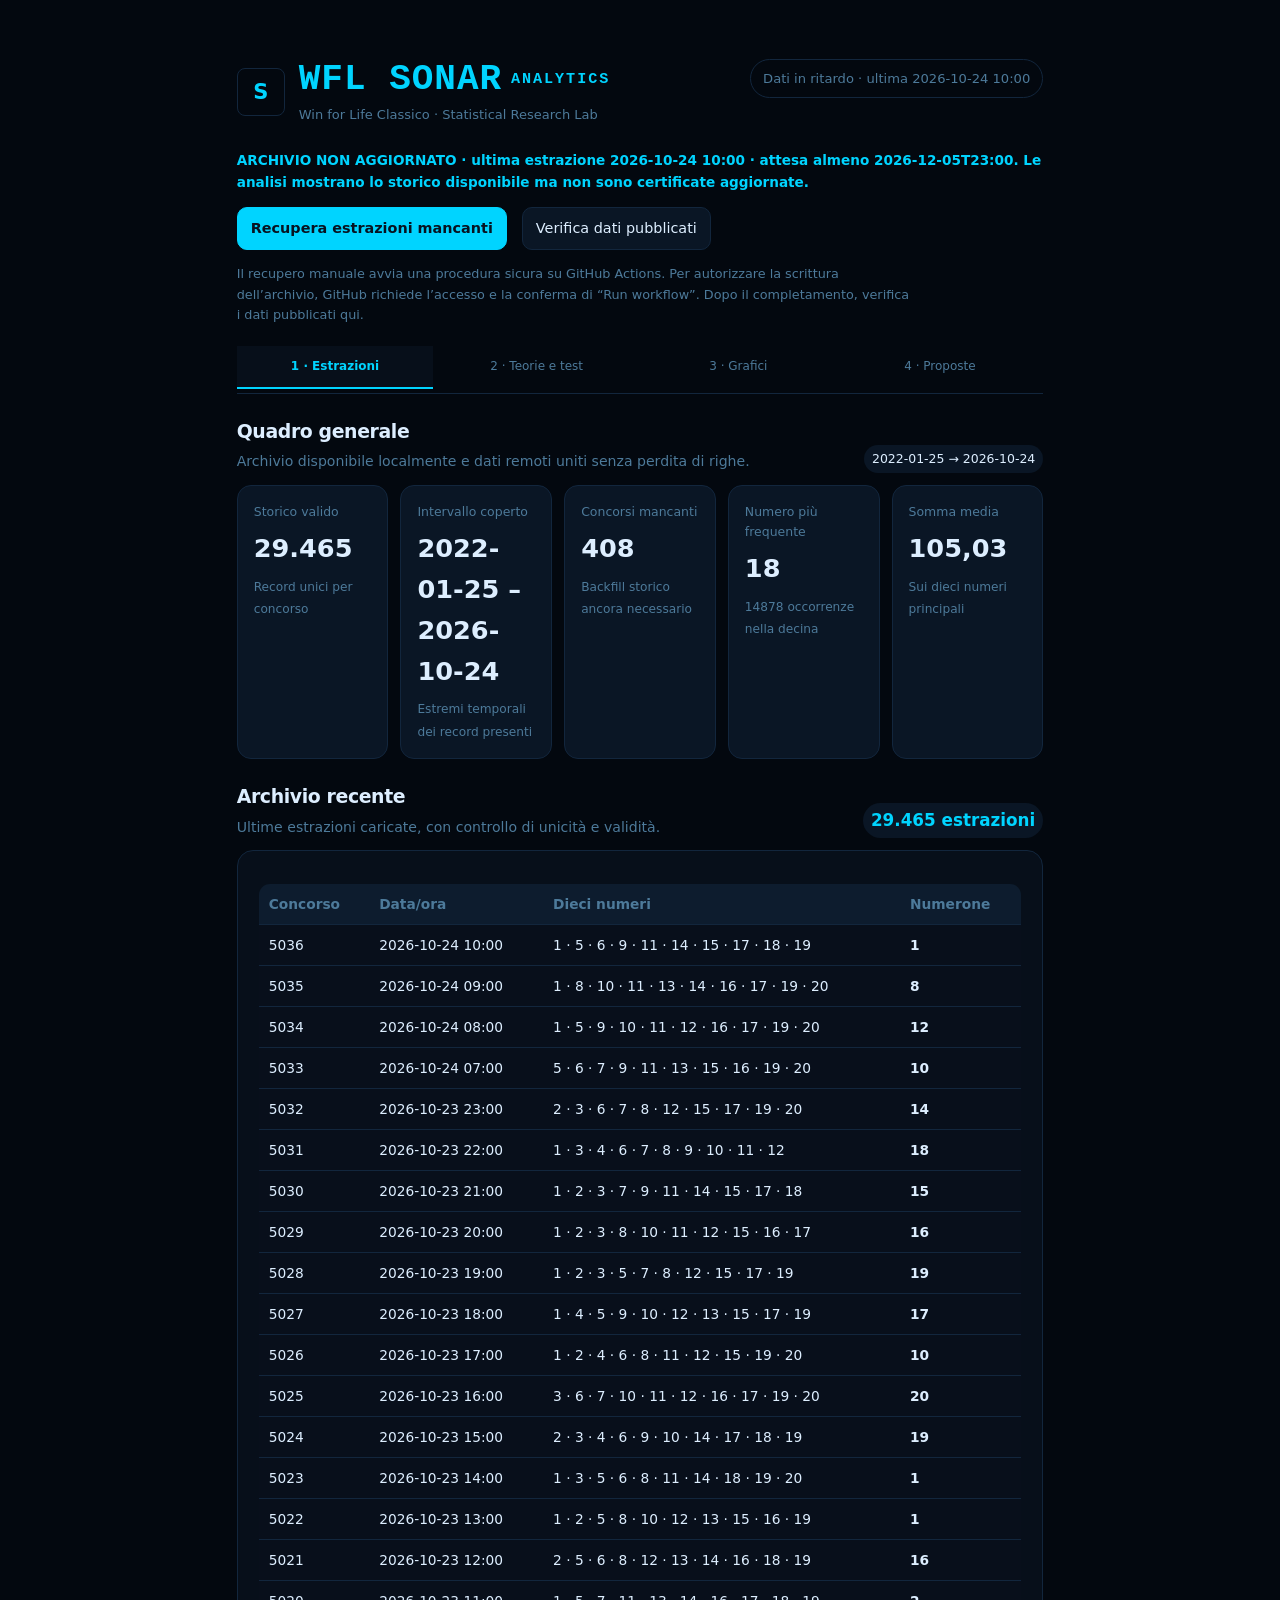
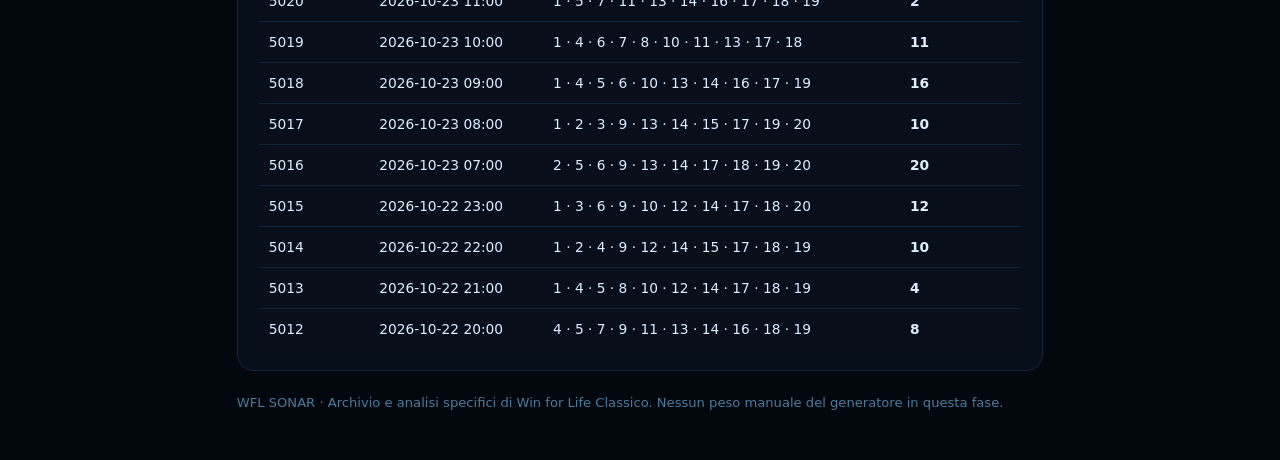
==== commit 233fe7e7: "Add manual archive recovery controls to WFL SONAR site" ====
--- a/index.html
+++ b/index.html
@@ -1,13 +1,14 @@
 <!doctype html>
 <html lang="it"><head><meta charset="utf-8"><meta name="viewport" content="width=device-width,initial-scale=1"><meta name="theme-color" content="#0b1020"><title>WFL SONAR · Statistical Lab</title><link rel="manifest" href="manifest.json"><link rel="stylesheet" href="wfl-sonar-theme.css?v=20261012-2">
 <style>
-.wfl-shell{max-width:1500px;margin:auto;padding:clamp(14px,2.4vw,32px)}.wfl-top{display:flex;align-items:flex-start;justify-content:space-between;gap:18px;flex-wrap:wrap;margin:12px 0 24px}.wfl-brand{display:flex;align-items:center;gap:14px}.wfl-mark{display:grid;place-items:center;width:48px;height:48px;border-radius:8px;background:transparent;border:1px solid var(--border);color:var(--accent);font-weight:900;font-size:21px}.wfl-brand h1{font-size:clamp(1.5rem,3vw,2.25rem);margin:0}.wfl-brand p{color:var(--muted);margin:5px 0 0}.wfl-status{padding:8px 12px;border:1px solid var(--border);border-radius:999px;color:var(--muted);font-size:.82rem}.wfl-actions{display:flex;gap:8px;flex-wrap:wrap;margin-bottom:18px}.wfl-actions button,.wfl-actions label{border:1px solid var(--border);background:var(--surface-2);color:var(--text);padding:9px 13px;border-radius:10px;cursor:pointer;font:inherit;font-size:.9rem}.wfl-actions button.primary{background:var(--accent);border-color:var(--accent);color:#071321;font-weight:750}.wfl-section{margin:22px 0}.wfl-section-head{display:flex;justify-content:space-between;align-items:end;gap:12px;flex-wrap:wrap;margin-bottom:12px}.wfl-section-head h2{font-size:1.18rem;margin:0}.wfl-section-head p{color:var(--muted);font-size:.88rem;margin:4px 0 0}.wfl-statusline{font-size:.85rem;color:var(--muted);margin:10px 0}.wfl-fileinput{display:none}.wfl-lab-grid{display:grid;grid-template-columns:repeat(2,minmax(0,1fr));gap:14px}.wfl-card{background:var(--surface);border:1px solid var(--border);border-radius:16px;padding:clamp(14px,2vw,20px);min-width:0}.wfl-card h3{font-size:1rem;margin:0 0 8px}.wfl-card p.sub{font-size:.82rem;color:var(--muted);margin:0 0 12px}.wfl-regime-select{display:flex;gap:6px;flex-wrap:wrap}.wfl-regime-select button{background:var(--surface-2);border:1px solid var(--border);border-radius:9px;color:var(--text);padding:7px 11px}.wfl-regime-select button[aria-pressed=true]{border-color:var(--accent);color:var(--accent)}.wfl-metrics{display:grid;grid-template-columns:repeat(4,minmax(0,1fr));gap:12px}.wfl-overview-metrics{display:grid;grid-template-columns:repeat(5,minmax(0,1fr));gap:12px}.wfl-metric{padding:16px;border-radius:14px;background:var(--surface-2);border:1px solid var(--border);min-width:0}.wfl-metric span{display:block;color:var(--muted);font-size:.78rem}.wfl-metric strong{display:block;font-size:clamp(1.15rem,2vw,1.7rem);margin:6px 0;overflow-wrap:anywhere}.wfl-metric small{color:var(--muted);font-size:.76rem}.wfl-table-wrap{overflow:auto}.wfl-table{width:100%;border-collapse:collapse;font-size:.85rem}.wfl-table th,.wfl-table td{padding:9px 10px;border-bottom:1px solid var(--border);text-align:left;white-space:nowrap}.wfl-table th{color:var(--muted);font-weight:600}.wfl-pill{display:inline-block;padding:4px 8px;border-radius:999px;background:var(--surface-2);font-size:.78rem}.wfl-note{color:var(--muted);font-size:.82rem;line-height:1.5}.wfl-error{color:#ff8888}.wfl-success{color:#64d6b0}@media(max-width:1050px){.wfl-overview-metrics{grid-template-columns:repeat(3,minmax(0,1fr))}}@media(max-width:850px){.wfl-metrics,.wfl-lab-grid,.wfl-overview-metrics{grid-template-columns:repeat(2,minmax(0,1fr))}}@media(max-width:560px){.wfl-metrics,.wfl-lab-grid,.wfl-overview-metrics{grid-template-columns:1fr}.wfl-shell{padding:12px}.wfl-metric{padding:12px}.wfl-actions button,.wfl-actions label{flex:1;text-align:center}}
+.wfl-shell{max-width:1500px;margin:auto;padding:clamp(14px,2.4vw,32px)}.wfl-top{display:flex;align-items:flex-start;justify-content:space-between;gap:18px;flex-wrap:wrap;margin:12px 0 24px}.wfl-brand{display:flex;align-items:center;gap:14px}.wfl-mark{display:grid;place-items:center;width:48px;height:48px;border-radius:8px;background:transparent;border:1px solid var(--border);color:var(--accent);font-weight:900;font-size:21px}.wfl-brand h1{font-size:clamp(1.5rem,3vw,2.25rem);margin:0}.wfl-brand p{color:var(--muted);margin:5px 0 0}.wfl-status{padding:8px 12px;border:1px solid var(--border);border-radius:999px;color:var(--muted);font-size:.82rem}.wfl-actions{display:flex;gap:8px;flex-wrap:wrap;margin-bottom:18px}.wfl-actions button,.wfl-actions label{border:1px solid var(--border);background:var(--surface-2);color:var(--text);padding:9px 13px;border-radius:10px;cursor:pointer;font:inherit;font-size:.9rem}.wfl-actions button.primary{background:var(--accent);border-color:var(--accent);color:#071321;font-weight:750}.wfl-section{margin:22px 0}.wfl-section-head{display:flex;justify-content:space-between;align-items:end;gap:12px;flex-wrap:wrap;margin-bottom:12px}.wfl-section-head h2{font-size:1.18rem;margin:0}.wfl-section-head p{color:var(--muted);font-size:.88rem;margin:4px 0 0}.wfl-statusline{font-size:.85rem;color:var(--muted);margin:10px 0}.wfl-refreshbar{display:flex;align-items:center;gap:10px;flex-wrap:wrap;margin:8px 0 16px}.wfl-refreshbar button{border:1px solid var(--border);background:var(--surface-2);color:var(--text);padding:9px 13px;border-radius:10px;cursor:pointer;font:inherit;font-size:.9rem}.wfl-refreshbar button.primary{background:var(--accent);border-color:var(--accent);color:#071321;font-weight:750}.wfl-refreshbar small{color:var(--muted);font-size:.8rem;max-width:680px}.wfl-fileinput{display:none}.wfl-lab-grid{display:grid;grid-template-columns:repeat(2,minmax(0,1fr));gap:14px}.wfl-card{background:var(--surface);border:1px solid var(--border);border-radius:16px;padding:clamp(14px,2vw,20px);min-width:0}.wfl-card h3{font-size:1rem;margin:0 0 8px}.wfl-card p.sub{font-size:.82rem;color:var(--muted);margin:0 0 12px}.wfl-regime-select{display:flex;gap:6px;flex-wrap:wrap}.wfl-regime-select button{background:var(--surface-2);border:1px solid var(--border);border-radius:9px;color:var(--text);padding:7px 11px}.wfl-regime-select button[aria-pressed=true]{border-color:var(--accent);color:var(--accent)}.wfl-metrics{display:grid;grid-template-columns:repeat(4,minmax(0,1fr));gap:12px}.wfl-overview-metrics{display:grid;grid-template-columns:repeat(5,minmax(0,1fr));gap:12px}.wfl-metric{padding:16px;border-radius:14px;background:var(--surface-2);border:1px solid var(--border);min-width:0}.wfl-metric span{display:block;color:var(--muted);font-size:.78rem}.wfl-metric strong{display:block;font-size:clamp(1.15rem,2vw,1.7rem);margin:6px 0;overflow-wrap:anywhere}.wfl-metric small{color:var(--muted);font-size:.76rem}.wfl-table-wrap{overflow:auto}.wfl-table{width:100%;border-collapse:collapse;font-size:.85rem}.wfl-table th,.wfl-table td{padding:9px 10px;border-bottom:1px solid var(--border);text-align:left;white-space:nowrap}.wfl-table th{color:var(--muted);font-weight:600}.wfl-pill{display:inline-block;padding:4px 8px;border-radius:999px;background:var(--surface-2);font-size:.78rem}.wfl-note{color:var(--muted);font-size:.82rem;line-height:1.5}.wfl-error{color:#ff8888}.wfl-success{color:#64d6b0}@media(max-width:1050px){.wfl-overview-metrics{grid-template-columns:repeat(3,minmax(0,1fr))}}@media(max-width:850px){.wfl-metrics,.wfl-lab-grid,.wfl-overview-metrics{grid-template-columns:repeat(2,minmax(0,1fr))}}@media(max-width:560px){.wfl-metrics,.wfl-lab-grid,.wfl-overview-metrics{grid-template-columns:1fr}.wfl-shell{padding:12px}.wfl-metric{padding:12px}.wfl-actions button,.wfl-actions label{flex:1;text-align:center}}
 </style></head><body><main class="wfl-shell">
 <header class="wfl-top"><div class="wfl-brand"><div class="wfl-mark">S</div><div><h1>WFL SONAR</h1><p>Win for Life Classico · Statistical Research Lab</p></div></div><div class="wfl-status" id="systemStatus">Inizializzazione archivio…</div></header>
-<p class="wfl-statusline" id="dataStatus">Lo storico viene unito per numero di concorso: gli aggiornamenti non cancellano le estrazioni già archiviate.</p><nav class="wfl-tabs" role="tablist"><button class="wfl-tab" aria-selected="true" data-tab="draws">1 · Estrazioni</button><button class="wfl-tab" aria-selected="false" data-tab="theories">2 · Teorie e test</button><button class="wfl-tab" aria-selected="false" data-tab="charts">3 · Grafici</button><button class="wfl-tab" aria-selected="false" data-tab="generate">4 · Proposte</button></nav><div id="panel-draws" class="wfl-tab-panel" data-panel="draws">
+<p class="wfl-statusline" id="dataStatus">Lo storico viene unito per numero di concorso: gli aggiornamenti non cancellano le estrazioni già archiviate.</p>
+<div class="wfl-refreshbar"><button type="button" class="primary" id="recoverMissingDraws">Recupera estrazioni mancanti</button><button type="button" id="checkPublishedArchive">Verifica dati pubblicati</button><small>Il recupero manuale avvia una procedura sicura su GitHub Actions. Per autorizzare la scrittura dell’archivio, GitHub richiede l’accesso e la conferma di “Run workflow”. Dopo il completamento, verifica i dati pubblicati qui.</small></div><nav class="wfl-tabs" role="tablist"><button class="wfl-tab" aria-selected="true" data-tab="draws">1 · Estrazioni</button><button class="wfl-tab" aria-selected="false" data-tab="theories">2 · Teorie e test</button><button class="wfl-tab" aria-selected="false" data-tab="charts">3 · Grafici</button><button class="wfl-tab" aria-selected="false" data-tab="generate">4 · Proposte</button></nav><div id="panel-draws" class="wfl-tab-panel" data-panel="draws">
 <section class="wfl-section"><div class="wfl-section-head"><div><h2>Quadro generale</h2><p>Archivio disponibile localmente e dati remoti uniti senza perdita di righe.</p></div><span class="wfl-pill" id="historyRange">Intervallo non ancora caricato</span></div><div id="wflOverview" class="wfl-overview-metrics"></div></section>
 <section class="wfl-section"><div class="wfl-section-head"><div><h2>Archivio recente</h2><p>Ultime estrazioni caricate, con controllo di unicità e validità.</p></div><span class="wfl-pill" id="drawCount">0 estrazioni</span></div><div id="recentHistory" class="wfl-card wfl-table-wrap"></div></section>
 </div><div id="panel-charts" class="wfl-tab-panel" data-panel="charts" hidden><section class="wfl-section"><div class="wfl-section-head"><div><h2>Grafici SONAR</h2><p>Analisi limitate al 2026. Traiettorie, frequenze, distribuzioni e regimi; Numerone separato.</p></div></div><div id="wflSonarDashboard"><div class="wfl-card">Caricamento grafici…</div></div></section>
 </div><div id="panel-theories" class="wfl-tab-panel" data-panel="theories" hidden><section class="wfl-section"><div class="wfl-section-head"><div><h2>SONAR Research Cycle</h2><p>Confronto automatico con il caso e registro di risultati positivi e negativi.</p></div><span class="wfl-pill" id="researchStatus">In attesa dei dati</span></div><div id="researchPanel" class="wfl-lab-grid"></div><p class="wfl-note">Il motore viene aggiornato quando una regola migliora il risultato fuori campione rispetto al motore attivo, anche di poco. Il registro conserva anche l’incertezza e i risultati negativi: un miglioramento osservato non è una garanzia futura.</p></section>
 </div><div id="panel-generate" class="wfl-tab-panel" data-panel="generate" hidden><section class="wfl-section"><div class="wfl-section-head"><div><h2>Generatore di proposte</h2><p>Combinazione esplorativa sullo storico caricato; Numerone separato.</p></div></div><div class="wfl-card"><div class="wfl-generator-controls"><span class="wfl-pill">Motore attivo: frequenza delle ultime 200 estrazioni dello stesso orario</span><button class="primary" id="generateNumbers">Genera proposta</button><button id="copyProposal">Copia</button></div><div id="generatorResult"><p class="wfl-note">Premi “Genera proposta”.</p></div></div><div class="wfl-card" style="margin-top:12px"><p>Nuovo motore sperimentale: seleziona i 10 numeri con frequenza più alta tra le ultime 200 estrazioni dello stesso orario previsto. Nel walk-forward esplorativo ha superato il precedente motore sia nello sviluppo sia nell’holdout, ma il vantaggio non è statisticamente dimostrato e non garantisce risultati futuri. Il Numerone resta analizzato separatamente.</p></div></section></div><footer class="wfl-note">WFL SONAR · Archivio e analisi specifici di Win for Life Classico. Nessun peso manuale del generatore in questa fase.</footer></main>
-<script src="wfl-sonar-dashboard.js?v=20261012-8"></script><script src="wfl-sonar-engine.js?v=20261013-1"></script><script src="wfl-sonar-app.js?v=20261013-1"></script><script>if("serviceWorker" in navigator){window.addEventListener("load",()=>navigator.serviceWorker.register("service-worker.js").catch(()=>{}));}</script></body></html>+<script src="wfl-sonar-dashboard.js?v=20261012-8"></script><script src="wfl-sonar-engine.js?v=20261013-2"></script><script src="wfl-sonar-app.js?v=20261013-2"></script><script>if("serviceWorker" in navigator){window.addEventListener("load",()=>navigator.serviceWorker.register("service-worker.js").catch(()=>{}));}</script></body></html>
